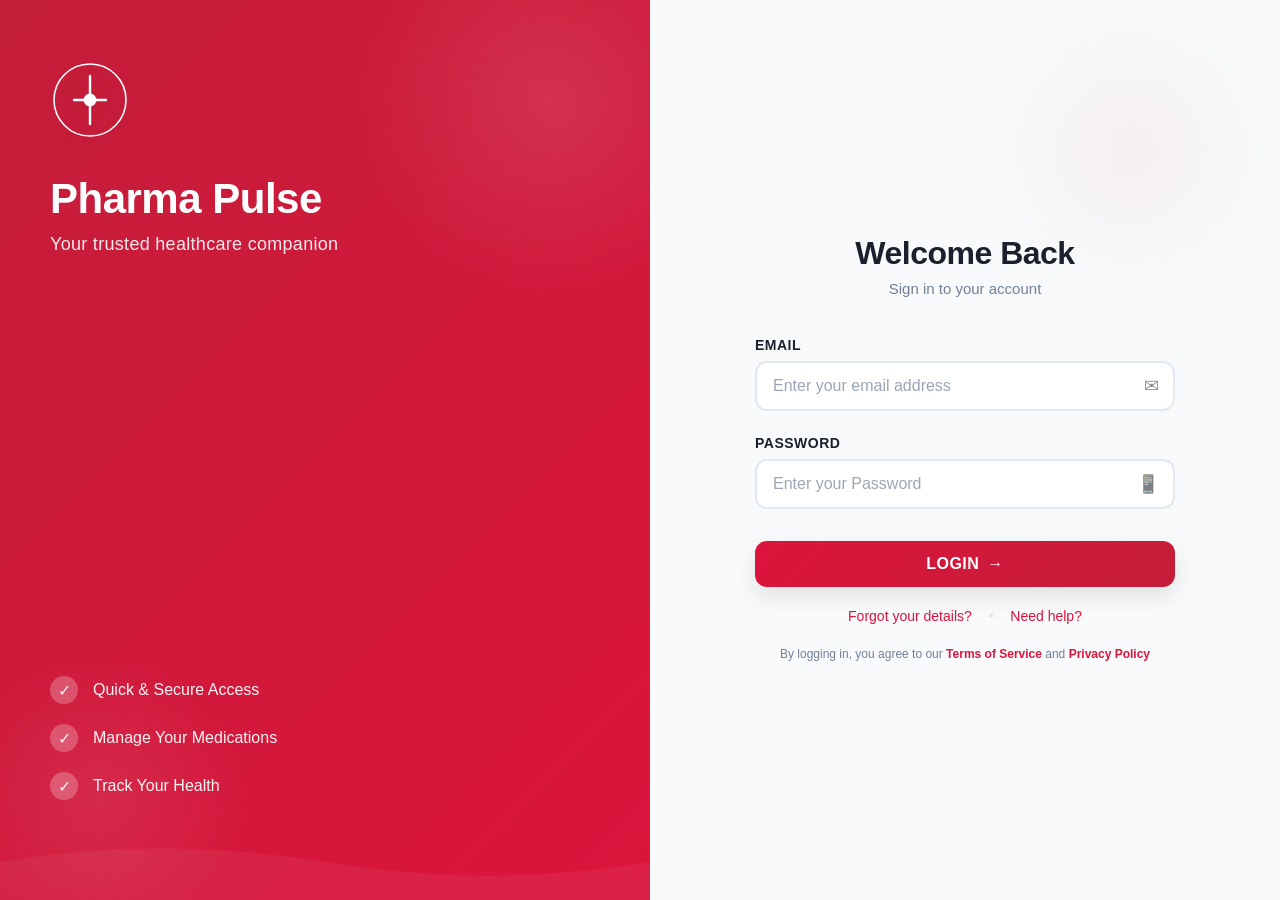
==== frontend/admin.html @ 1530ac2b "Added Partial Login functionality to the frontend" ====
<!DOCTYPE html>
<html lang="en">
<head>
    <meta charset="UTF-8">
    <meta name="viewport" content="width=device-width, initial-scale=1.0">
    <title>Admin Dashboard - Pharma Pulse</title>
    <link rel="stylesheet" href="./css/style.css">
</head>
<body>
    <nav class="navbar">
        <div class="container">
            <div class="navbar-brand">
                <svg class="logo-icon" viewBox="0 0 24 24" width="28" height="28">
                    <circle cx="12" cy="12" r="10" fill="none" stroke="currentColor" stroke-width="2"/>
                    <path d="M12 6v12M6 12h12" stroke="currentColor" stroke-width="2" stroke-linecap="round"/>
                </svg>
                <span class="brand-name">Pharma Pulse</span>
            </div>
            <div class="nav-links">
                <a href="index.html" class="nav-link">Shop</a>
                <a href="cart.html" class="nav-link">
                    Cart
                    <span class="cart-badge" id="cartBadge">0</span>
                </a>
                <a href="orders.html" class="nav-link">Orders</a>
                <a href="admin.html" class="nav-link active">Admin</a>
                <a href="profile.html" class="nav-link">Profile</a>
            </div>
        </div>
    </nav>

    <div class="admin-wrapper">
        <aside class="admin-sidebar">
            <div class="sidebar-section">
                <h4>Dashboard</h4>
                <a href="#" class="sidebar-link active" data-section="inventory">Inventory</a>
                <a href="#" class="sidebar-link" data-section="expiry">Expiry Tracking</a>
                <a href="#" class="sidebar-link" data-section="orders">Orders Management</a>
                <a href="#" class="sidebar-link" data-section="analytics">Analytics</a>
            </div>
        </aside>

        <main class="admin-content">
            <div class="container">
                <!-- Inventory Section -->
                <section id="inventory-section" class="admin-section active">
                    <div class="page-header">
                        <h1>Inventory Management</h1>
                        <button class="btn btn-primary" id="addMedicineBtn">+ Add Medicine</button>
                    </div>

                    <div class="stats-grid">
                        <div class="stat-card">
                            <div class="stat-icon">📦</div>
                            <div class="stat-content">
                                <h4>Total Medicines</h4>
                                <p class="stat-number" id="totalMedicines">0</p>
                            </div>
                        </div>
                        <div class="stat-card">
                            <div class="stat-icon">⚠️</div>
                            <div class="stat-content">
                                <h4>Low Stock</h4>
                                <p class="stat-number" id="lowStock">0</p>
                            </div>
                        </div>
                        <div class="stat-card">
                            <div class="stat-icon">🚫</div>
                            <div class="stat-content">
                                <h4>Out of Stock</h4>
                                <p class="stat-number" id="outOfStock">0</p>
                            </div>
                        </div>
                        <div class="stat-card">
                            <div class="stat-icon">⏰</div>
                            <div class="stat-content">
                                <h4>Expiring Soon</h4>
                                <p class="stat-number" id="expiringSoon">0</p>
                            </div>
                        </div>
                    </div>

                    <div class="table-wrapper">
                        <table class="admin-table">
                            <thead>
                                <tr>
                                    <th>Medicine Name</th>
                                    <th>Company</th>
                                    <th>Batch</th>
                                    <th>Stock</th>
                                    <th>Price</th>
                                    <th>Expiry Date</th>
                                    <th>Status</th>
                                    <th>Actions</th>
                                </tr>
                            </thead>
                            <tbody id="inventoryTable">
                                <!-- Will be populated by JavaScript -->
                            </tbody>
                        </table>
                    </div>
                </section>

                <!-- Expiry Tracking Section -->
                <section id="expiry-section" class="admin-section">
                    <div class="page-header">
                        <h1>Expiry Date Tracking</h1>
                    </div>

                    <div class="expiry-filters">
                        <div class="filter-group">
                            <label for="expiryRange">Show medicines expiring in</label>
                            <select id="expiryRange" class="filter-select">
                                <option value="7">Next 7 days</option>
                                <option value="30">Next 30 days</option>
                                <option value="90">Next 90 days</option>
                                <option value="all">All medicines</option>
                            </select>
                        </div>
                    </div>

                    <div class="expiry-timeline" id="expiryTimeline">
                        <!-- Will be populated by JavaScript -->
                    </div>
                </section>

                <!-- Orders Management Section -->
                <section id="orders-section" class="admin-section">
                    <div class="page-header">
                        <h1>Orders Management</h1>
                    </div>

                    <div class="filter-section">
                        <div class="filter-group">
                            <label for="orderStatus">Filter by Status</label>
                            <select id="orderStatus" class="filter-select">
                                <option value="">All Orders</option>
                                <option value="pending">Pending</option>
                                <option value="processing">Processing</option>
                                <option value="shipped">Shipped</option>
                                <option value="delivered">Delivered</option>
                            </select>
                        </div>
                    </div>

                    <div class="table-wrapper">
                        <table class="admin-table">
                            <thead>
                                <tr>
                                    <th>Order ID</th>
                                    <th>Customer</th>
                                    <th>Items</th>
                                    <th>Amount</th>
                                    <th>Status</th>
                                    <th>Date</th>
                                    <th>Actions</th>
                                </tr>
                            </thead>
                            <tbody id="ordersTable">
                                <!-- Will be populated by JavaScript -->
                            </tbody>
                        </table>
                    </div>
                </section>

                <!-- Analytics Section -->
                <section id="analytics-section" class="admin-section">
                    <div class="page-header">
                        <h1>Analytics</h1>
                    </div>

                    <div class="analytics-grid">
                        <div class="chart-card">
                            <h3>Sales by Company</h3>
                            <div class="chart-placeholder" id="companySalesChart">
                                <!-- Will be populated by JavaScript -->
                            </div>
                        </div>
                        <div class="chart-card">
                            <h3>Top 5 Best Sellers</h3>
                            <div class="chart-placeholder" id="topSellersChart">
                                <!-- Will be populated by JavaScript -->
                            </div>
                        </div>
                    </div>
                </section>
            </div>
        </main>
    </div>

    <!-- Modal for adding/editing medicines -->
    <div class="modal" id="medicineModal">
        <div class="modal-content">
            <span class="close-modal">&times;</span>
            <h2>Add/Edit Medicine</h2>
            <form id="medicineForm">
                <div class="form-group">
                    <label for="medicineName">Medicine Name</label>
                    <input type="text" id="medicineName" required>
                </div>
                <div class="form-group">
                    <label for="company">Company</label>
                    <input type="text" id="company" required>
                </div>
                <div class="form-group">
                    <label for="batch">Batch Number</label>
                    <input type="text" id="batch" required>
                </div>
                <div class="form-group">
                    <label for="stock">Stock Quantity</label>
                    <input type="number" id="stock" required>
                </div>
                <div class="form-group">
                    <label for="price">Price (₹)</label>
                    <input type="number" id="price" step="0.01" required>
                </div>
                <div class="form-group">
                    <label for="expiryDate">Expiry Date</label>
                    <input type="date" id="expiryDate" required>
                </div>
                <button type="submit" class="btn btn-primary">Save Medicine</button>
            </form>
        </div>
    </div>

    <footer class="footer">
        <div class="container">
            <p>&copy; 2026 Pharma Pulse. All rights reserved. | <a href="#">Privacy Policy</a> | <a href="#">Terms of Service</a></p>
        </div>
    </footer>

    <script src="jwt_utils.js"></script>
    <script src="api-service.js"></script>
    <script src="app.js"></script>
    <script src="admin.js"></script>
</body>
</html>
---- frontend/css/style.css ----
/* ==============================
   PHARMA PULSE - MAIN STYLES
   ============================== */

* {
    margin: 0;
    padding: 0;
    box-sizing: border-box;
}

:root {
    /* Primary Colors */
    --primary-color: #E63946;
    --primary-dark: #C1121F;
    --primary-light: #FF6B7A;

    /* Neutral Colors */
    --bg-light: #F8F9FA;
    --bg-white: #FFFFFF;
    --text-dark: #1A1A1A;
    --text-gray: #6C757D;
    --border-color: #E9ECEF;

    /* Status Colors */
    --success: #22C55E;
    --warning: #F59E0B;
    --danger: #EF4444;
    --info: #3B82F6;
    --expired: #DC2626;

    /* Fonts */
    --font-family: -apple-system, BlinkMacSystemFont, 'Segoe UI', 'Roboto', 'Oxygen', 'Ubuntu', sans-serif;
    --font-display: 'Georgia', serif;

    /* Spacing */
    --spacing-xs: 0.25rem;
    --spacing-sm: 0.5rem;
    --spacing-md: 1rem;
    --spacing-lg: 1.5rem;
    --spacing-xl: 2rem;
    --spacing-2xl: 3rem;

    /* Shadows */
    --shadow-sm: 0 1px 2px rgba(0,0,0,0.05);
    --shadow-md: 0 4px 6px rgba(0,0,0,0.1);
    --shadow-lg: 0 10px 15px rgba(0,0,0,0.1);
    --shadow-xl: 0 20px 25px rgba(0,0,0,0.15);

    /* Transitions */
    --transition: all 0.3s cubic-bezier(0.4, 0, 0.2, 1);
}

body {
    font-family: var(--font-family);
    color: var(--text-dark);
    background-color: var(--bg-light);
    line-height: 1.6;
}

html {
    scroll-behavior: smooth;
}

/* Container */
.container {
    max-width: 1200px;
    margin: 0 auto;
    padding: 0 var(--spacing-lg);
}

/* ==============================
   NAVIGATION
   ============================== */

.navbar {
    background: var(--bg-white);
    border-bottom: 1px solid var(--border-color);
    position: sticky;
    top: 0;
    z-index: 100;
    box-shadow: var(--shadow-sm);
}

.navbar .container {
    display: flex;
    justify-content: space-between;
    align-items: center;
    padding: var(--spacing-md) var(--spacing-lg);
}

.navbar-brand {
    display: flex;
    align-items: center;
    gap: var(--spacing-sm);
    text-decoration: none;
    cursor: pointer;
}

.logo-icon {
    color: var(--primary-color);
    animation: pulse-rotation 3s ease-in-out infinite;
}

@keyframes pulse-rotation {
    0%, 100% { transform: rotate(0deg); }
    50% { transform: rotate(180deg); }
}

.brand-name {
    font-size: 1.5rem;
    font-weight: 700;
    color: var(--text-dark);
    font-family: var(--font-display);
    letter-spacing: -0.5px;
}

.nav-links {
    display: flex;
    gap: var(--spacing-xl);
    align-items: center;
}

.nav-link {
    position: relative;
    color: var(--text-gray);
    text-decoration: none;
    font-weight: 500;
    transition: color var(--transition);
}

.nav-link:hover,
.nav-link.active {
    color: var(--primary-color);
}

.nav-link.active::after {
    content: '';
    position: absolute;
    bottom: -8px;
    left: 0;
    right: 0;
    height: 2px;
    background: var(--primary-color);
    border-radius: 1px;
}

.cart-badge {
    position: absolute;
    top: -8px;
    right: -12px;
    background: var(--primary-color);
    color: white;
    border-radius: 50%;
    width: 20px;
    height: 20px;
    display: flex;
    align-items: center;
    justify-content: center;
    font-size: 0.75rem;
    font-weight: 700;
    animation: badge-pop 0.3s ease-out;
}

@keyframes badge-pop {
    0% { transform: scale(0); }
    70% { transform: scale(1.2); }
    100% { transform: scale(1); }
}

/* ==============================
   USER INFO SECTION
   ============================== */

.user-info-section {
    display: flex;
    align-items: center;
    gap: 12px;
    margin-left: 20px;
    padding-left: 20px;
    border-left: 1px solid var(--border-color);
}

.user-label {
    color: var(--text-dark);
    font-weight: 600;
    font-size: 0.9rem;
    white-space: nowrap;
}

.logout-btn {
    display: inline-flex !important;
    align-items: center !important;
    justify-content: center !important;
    gap: 6px !important;
    padding: 8px 16px !important;
    background: #EF4444 !important;
    color: white !important;
    border: 2px solid #EF4444 !important;
    border-radius: 6px !important;
    font-family: inherit !important;
    font-weight: 600 !important;
    font-size: 0.9rem !important;
    cursor: pointer !important;
    transition: all 0.2s ease !important;
    box-shadow: 0 2px 4px rgba(239, 68, 68, 0.2) !important;
    outline: none !important;
}

.logout-btn:hover {
    background: #DC2626 !important;
    border-color: #DC2626 !important;
    box-shadow: 0 4px 8px rgba(239, 68, 68, 0.3) !important;
}

.logout-btn:active {
    transform: scale(0.98) !important;
}

.logout-btn:focus {
    outline: none !important;
}

/* ==============================
   HERO SECTION
   ============================== */

.hero {
    background: linear-gradient(135deg, var(--primary-color) 0%, var(--primary-dark) 100%);
    color: white;
    padding: var(--spacing-2xl) var(--spacing-lg);
    text-align: center;
    position: relative;
    overflow: hidden;
}

.hero::before {
    content: '';
    position: absolute;
    top: -50%;
    right: -10%;
    width: 500px;
    height: 500px;
    background: rgba(255,255,255,0.1);
    border-radius: 50%;
    animation: float 8s ease-in-out infinite;
}

@keyframes float {
    0%, 100% { transform: translateY(0px); }
    50% { transform: translateY(-30px); }
}

.hero .container {
    position: relative;
    z-index: 1;
}

.hero-title {
    font-size: 2.5rem;
    font-weight: 700;
    margin-bottom: var(--spacing-md);
    font-family: var(--font-display);
    letter-spacing: -1px;
}

.hero-subtitle {
    font-size: 1.1rem;
    margin-bottom: var(--spacing-xl);
    opacity: 0.95;
    max-width: 500px;
    margin-left: auto;
    margin-right: auto;
}

.search-box {
    display: flex;
    background: white;
    border-radius: 12px;
    overflow: hidden;
    max-width: 500px;
    margin: var(--spacing-xl) auto 0;
    box-shadow: var(--shadow-lg);
    animation: slide-up 0.6s ease-out;
}

@keyframes slide-up {
    from {
        opacity: 0;
        transform: translateY(20px);
    }
    to {
        opacity: 1;
        transform: translateY(0);
    }
}

.search-input {
    flex: 1;
    border: none;
    padding: var(--spacing-md) var(--spacing-lg);
    font-size: 1rem;
    outline: none;
}

.search-btn {
    background: var(--primary-color);
    border: none;
    color: white;
    width: 50px;
    display: flex;
    align-items: center;
    justify-content: center;
    cursor: pointer;
    transition: background var(--transition);
}

.search-btn:hover {
    background: var(--primary-dark);
}

/* ==============================
   FILTER SECTION
   ============================== */

.filter-section {
    display: flex;
    gap: var(--spacing-xl);
    padding: var(--spacing-xl) 0;
    border-bottom: 1px solid var(--border-color);
    flex-wrap: wrap;
}

.filter-group {
    display: flex;
    flex-direction: column;
    gap: var(--spacing-sm);
}

.filter-group label {
    font-weight: 600;
    font-size: 0.9rem;
    color: var(--text-dark);
}

.filter-select {
    padding: var(--spacing-sm) var(--spacing-md);
    border: 1px solid var(--border-color);
    border-radius: 6px;
    font-size: 1rem;
    cursor: pointer;
    transition: border-color var(--transition);
    background: white;
}

.filter-select:hover,
.filter-select:focus {
    border-color: var(--primary-color);
    outline: none;
}

/* ==============================
   MEDICINES GRID
   ============================== */

.medicines-grid {
    display: grid;
    grid-template-columns: repeat(auto-fill, minmax(280px, 1fr));
    gap: var(--spacing-xl);
    padding: var(--spacing-xl) 0;
}

.medicine-card {
    background: var(--bg-white);
    border-radius: 12px;
    overflow: hidden;
    box-shadow: var(--shadow-md);
    transition: transform var(--transition), box-shadow var(--transition);
    cursor: pointer;
    display: flex;
    flex-direction: column;
}

.medicine-card:hover {
    transform: translateY(-8px);
    box-shadow: var(--shadow-lg);
}

.medicine-image {
    width: 100%;
    height: 200px;
    background: linear-gradient(135deg, var(--primary-light) 0%, var(--primary-color) 100%);
    display: flex;
    align-items: center;
    justify-content: center;
    font-size: 3rem;
    position: relative;
}

.stock-badge {
    position: absolute;
    top: var(--spacing-md);
    right: var(--spacing-md);
    padding: var(--spacing-sm) var(--spacing-md);
    border-radius: 20px;
    font-size: 0.75rem;
    font-weight: 700;
    text-transform: uppercase;
}

.stock-badge.in-stock {
    background: var(--success);
    color: white;
}

.stock-badge.low-stock {
    background: var(--warning);
    color: white;
}

.stock-badge.out-of-stock {
    background: var(--danger);
    color: white;
}

.medicine-content {
    padding: var(--spacing-lg);
    flex: 1;
    display: flex;
    flex-direction: column;
}

.medicine-name {
    font-size: 1.1rem;
    font-weight: 700;
    margin-bottom: var(--spacing-sm);
    color: var(--text-dark);
    line-height: 1.3;
}

.medicine-company {
    font-size: 0.9rem;
    color: var(--text-gray);
    margin-bottom: var(--spacing-md);
}

.medicine-details {
    font-size: 0.85rem;
    color: var(--text-gray);
    margin-bottom: var(--spacing-md);
    display: flex;
    gap: var(--spacing-md);
    flex-wrap: wrap;
}

.medicine-detail {
    display: flex;
    align-items: center;
    gap: var(--spacing-xs);
}

.medicine-price {
    font-size: 1.5rem;
    font-weight: 700;
    color: var(--primary-color);
    margin-bottom: var(--spacing-md);
}

.medicine-actions {
    display: flex;
    gap: var(--spacing-sm);
    margin-top: auto;
}

.btn-quantity {
    display: flex;
    align-items: center;
    gap: var(--spacing-sm);
    flex: 1;
}

.btn-qty-btn {
    width: 32px;
    height: 32px;
    border: 1px solid var(--border-color);
    background: var(--bg-light);
    border-radius: 4px;
    cursor: pointer;
    transition: all var(--transition);
    font-weight: 600;
}

.btn-qty-btn:hover {
    background: var(--primary-color);
    color: white;
    border-color: var(--primary-color);
}

.btn-qty-input {
    flex: 1;
    text-align: center;
    border: none;
    background: transparent;
    font-weight: 600;
}

/* ==============================
   BUTTONS
   ============================== */

.btn {
    padding: var(--spacing-sm) var(--spacing-lg);
    border: none;
    border-radius: 8px;
    font-weight: 600;
    cursor: pointer;
    transition: all var(--transition);
    font-size: 1rem;
    display: inline-flex;
    align-items: center;
    justify-content: center;
    gap: var(--spacing-sm);
    text-decoration: none;
}

.btn-primary {
    background: var(--primary-color);
    color: white;
}

.btn-primary:hover {
    background: var(--primary-dark);
    transform: translateY(-2px);
    box-shadow: var(--shadow-md);
}

.btn-secondary {
    background: var(--bg-light);
    color: var(--text-dark);
    border: 1px solid var(--border-color);
}

.btn-secondary:hover {
    background: white;
    border-color: var(--primary-color);
    color: var(--primary-color);
}

.btn-danger {
    background: var(--danger);
    color: white;
}

.btn-danger:hover {
    background: #DC2626;
    opacity: 0.9;
}

.btn-full {
    width: 100%;
}

.btn-add-cart {
    flex: 1;
    background: var(--primary-color);
    color: white;
}

.btn-add-cart:hover:not(:disabled) {
    background: var(--primary-dark);
}

.btn-add-cart:disabled {
    background: var(--text-gray);
    cursor: not-allowed;
    opacity: 0.7;
}

/* ==============================
   CART PAGE
   ============================== */

.cart-wrapper {
    display: grid;
    grid-template-columns: 1fr 350px;
    gap: var(--spacing-xl);
    padding: var(--spacing-xl) 0;
}

.cart-items-section {
    background: white;
    border-radius: 12px;
    overflow: hidden;
}

.cart-items {
    padding: var(--spacing-lg);
}

.cart-item {
    display: grid;
    grid-template-columns: 100px 1fr auto;
    gap: var(--spacing-lg);
    padding: var(--spacing-lg);
    border: 1px solid var(--border-color);
    border-radius: 8px;
    margin-bottom: var(--spacing-lg);
    align-items: center;
}

.cart-item-image {
    width: 100px;
    height: 100px;
    background: linear-gradient(135deg, var(--primary-light), var(--primary-color));
    border-radius: 8px;
    display: flex;
    align-items: center;
    justify-content: center;
    font-size: 2rem;
}

.cart-item-details h3 {
    margin-bottom: var(--spacing-sm);
}

.cart-item-details p {
    font-size: 0.9rem;
    color: var(--text-gray);
}

.cart-item-remove {
    color: var(--danger);
    cursor: pointer;
    font-size: 1.5rem;
    width: 40px;
    height: 40px;
    display: flex;
    align-items: center;
    justify-content: center;
    transition: all var(--transition);
}

.cart-item-remove:hover {
    background: #FEE2E2;
    border-radius: 8px;
}

.empty-cart {
    text-align: center;
    padding: var(--spacing-2xl) var(--spacing-lg);
    color: var(--text-gray);
}

.empty-cart svg {
    opacity: 0.3;
    margin-bottom: var(--spacing-lg);
}

.empty-cart h3 {
    margin-bottom: var(--spacing-sm);
    color: var(--text-dark);
}

.cart-summary {
    position: sticky;
    top: 100px;
    height: fit-content;
}

.summary-card {
    background: white;
    border-radius: 12px;
    padding: var(--spacing-lg);
    box-shadow: var(--shadow-md);
}

.summary-card h3 {
    margin-bottom: var(--spacing-lg);
    font-size: 1.2rem;
}

.summary-row {
    display: flex;
    justify-content: space-between;
    margin-bottom: var(--spacing-md);
    font-size: 0.95rem;
}

.summary-row.total {
    font-size: 1.1rem;
    font-weight: 700;
    color: var(--primary-color);
}

.summary-divider {
    height: 1px;
    background: var(--border-color);
    margin: var(--spacing-lg) 0;
}

/* ==============================
   PAGE HEADERS
   ============================== */

.page-header {
    padding: var(--spacing-2xl) 0;
    text-align: center;
}

.page-header h1 {
    font-size: 2rem;
    margin-bottom: var(--spacing-md);
    font-family: var(--font-display);
}

.page-header .subtitle {
    font-size: 1.1rem;
    color: var(--text-gray);
}

/* ==============================
   ORDERS PAGE
   ============================== */

.orders-container {
    display: grid;
    gap: var(--spacing-xl);
    padding: var(--spacing-xl) 0;
}

.order-card {
    background: white;
    border-radius: 12px;
    padding: var(--spacing-lg);
    box-shadow: var(--shadow-md);
    border-left: 4px solid var(--primary-color);
}

.order-header {
    display: flex;
    justify-content: space-between;
    align-items: center;
    margin-bottom: var(--spacing-lg);
    padding-bottom: var(--spacing-lg);
    border-bottom: 1px solid var(--border-color);
}

.order-id {
    font-weight: 700;
    color: var(--text-dark);
}

.order-status {
    padding: var(--spacing-sm) var(--spacing-md);
    border-radius: 20px;
    font-size: 0.85rem;
    font-weight: 600;
    text-transform: uppercase;
}

.order-status.delivered {
    background: #DCFCE7;
    color: #166534;
}

.order-status.processing {
    background: #FEF3C7;
    color: #92400E;
}

.order-status.shipped {
    background: #DBEAFE;
    color: #0C4A6E;
}

.order-items {
    margin-bottom: var(--spacing-lg);
}

.order-item {
    display: flex;
    gap: var(--spacing-md);
    margin-bottom: var(--spacing-md);
    font-size: 0.95rem;
}

.order-item-name {
    flex: 1;
    font-weight: 500;
}

.order-item-qty {
    color: var(--text-gray);
}

.order-item-price {
    font-weight: 600;
}

.order-timeline {
    margin-top: var(--spacing-lg);
    padding-top: var(--spacing-lg);
    border-top: 1px solid var(--border-color);
}

.timeline-step {
    display: flex;
    gap: var(--spacing-md);
    margin-bottom: var(--spacing-md);
}

.timeline-dot {
    width: 12px;
    height: 12px;
    background: var(--border-color);
    border-radius: 50%;
    margin-top: 4px;
    flex-shrink: 0;
}

.timeline-dot.active {
    background: var(--primary-color);
    box-shadow: 0 0 0 4px rgba(230, 57, 70, 0.1);
}

.timeline-content {
    flex: 1;
}

.timeline-label {
    font-weight: 600;
    font-size: 0.9rem;
    margin-bottom: var(--spacing-xs);
}

.timeline-date {
    font-size: 0.85rem;
    color: var(--text-gray);
}

/* ==============================
   ADMIN DASHBOARD
   ============================== */

.admin-wrapper {
    display: grid;
    grid-template-columns: 250px 1fr;
    min-height: calc(100vh - 70px);
}

.admin-sidebar {
    background: white;
    border-right: 1px solid var(--border-color);
    padding: var(--spacing-xl) 0;
    position: sticky;
    top: 70px;
    height: calc(100vh - 70px);
    overflow-y: auto;
}

.sidebar-section {
    padding: 0 var(--spacing-lg);
    margin-bottom: var(--spacing-xl);
}

.sidebar-section h4 {
    font-size: 0.85rem;
    text-transform: uppercase;
    color: var(--text-gray);
    margin-bottom: var(--spacing-md);
    font-weight: 700;
    letter-spacing: 1px;
}

.sidebar-link {
    display: block;
    padding: var(--spacing-md) var(--spacing-lg);
    color: var(--text-gray);
    text-decoration: none;
    border-radius: 6px;
    transition: all var(--transition);
    margin-bottom: var(--spacing-sm);
}

.sidebar-link:hover,
.sidebar-link.active {
    background: var(--bg-light);
    color: var(--primary-color);
    font-weight: 600;
}

.admin-content {
    padding: var(--spacing-2xl) 0;
}

.admin-section {
    display: none;
}

.admin-section.active {
    display: block;
}

.stats-grid {
    display: grid;
    grid-template-columns: repeat(auto-fit, minmax(200px, 1fr));
    gap: var(--spacing-lg);
    margin-bottom: var(--spacing-2xl);
}

.stat-card {
    background: white;
    padding: var(--spacing-lg);
    border-radius: 12px;
    box-shadow: var(--shadow-md);
    display: flex;
    gap: var(--spacing-lg);
    align-items: center;
}

.stat-icon {
    font-size: 2rem;
    width: 60px;
    height: 60px;
    background: var(--bg-light);
    border-radius: 10px;
    display: flex;
    align-items: center;
    justify-content: center;
}

.stat-content h4 {
    font-size: 0.9rem;
    color: var(--text-gray);
    margin-bottom: var(--spacing-sm);
}

.stat-number {
    font-size: 1.8rem;
    font-weight: 700;
    color: var(--primary-color);
}

.table-wrapper {
    background: white;
    border-radius: 12px;
    overflow: hidden;
    box-shadow: var(--shadow-md);
    overflow-x: auto;
}

.admin-table {
    width: 100%;
    border-collapse: collapse;
}

.admin-table thead {
    background: var(--bg-light);
    border-bottom: 2px solid var(--border-color);
}

.admin-table th {
    padding: var(--spacing-lg);
    text-align: left;
    font-weight: 700;
    font-size: 0.9rem;
    text-transform: uppercase;
    color: var(--text-dark);
    letter-spacing: 0.5px;
}

.admin-table td {
    padding: var(--spacing-lg);
    border-bottom: 1px solid var(--border-color);
}

.admin-table tbody tr:hover {
    background: var(--bg-light);
}

.status-badge {
    display: inline-block;
    padding: var(--spacing-sm) var(--spacing-md);
    border-radius: 20px;
    font-size: 0.75rem;
    font-weight: 700;
    text-transform: uppercase;
}

.status-expired {
    background: #FEE2E2;
    color: var(--expired);
}

.status-expiring {
    background: #FEF3C7;
    color: #92400E;
}

.status-ok {
    background: #DCFCE7;
    color: #166534;
}

.status-out-of-stock {
    background: #FEE2E2;
    color: var(--danger);
}

.expiry-timeline {
    display: grid;
    gap: var(--spacing-lg);
    padding: var(--spacing-xl) 0;
}

.expiry-card {
    background: white;
    padding: var(--spacing-lg);
    border-radius: 12px;
    box-shadow: var(--shadow-md);
    border-left: 4px solid;
}

.expiry-card.critical {
    border-left-color: var(--danger);
}

.expiry-card.warning {
    border-left-color: var(--warning);
}

.expiry-card.normal {
    border-left-color: var(--success);
}

.expiry-header {
    display: flex;
    justify-content: space-between;
    align-items: center;
    margin-bottom: var(--spacing-md);
}

.expiry-date {
    font-weight: 700;
    font-size: 1.1rem;
}

.days-left {
    font-size: 0.85rem;
    padding: var(--spacing-sm) var(--spacing-md);
    border-radius: 20px;
    background: var(--bg-light);
    color: var(--text-gray);
}

/* ==============================
   FORMS
   ============================== */

.form-group {
    margin-bottom: var(--spacing-lg);
}

.form-group label {
    display: block;
    margin-bottom: var(--spacing-sm);
    font-weight: 600;
    color: var(--text-dark);
}

.form-group input,
.form-group select,
.form-group textarea {
    width: 100%;
    padding: var(--spacing-md);
    border: 1px solid var(--border-color);
    border-radius: 6px;
    font-family: var(--font-family);
    font-size: 1rem;
    transition: border-color var(--transition);
}

.form-group input:focus,
.form-group select:focus,
.form-group textarea:focus {
    outline: none;
    border-color: var(--primary-color);
    box-shadow: 0 0 0 3px rgba(230, 57, 70, 0.1);
}

.form-actions {
    display: flex;
    gap: var(--spacing-lg);
    margin-top: var(--spacing-xl);
}

/* ==============================
   MODAL
   ============================== */

.modal {
    display: none;
    position: fixed;
    top: 0;
    left: 0;
    right: 0;
    bottom: 0;
    background: rgba(0, 0, 0, 0.5);
    z-index: 1000;
    align-items: center;
    justify-content: center;
    animation: fade-in 0.3s ease-out;
}

.modal.active {
    display: flex;
}

@keyframes fade-in {
    from { opacity: 0; }
    to { opacity: 1; }
}

.modal-content {
    background: white;
    border-radius: 12px;
    padding: var(--spacing-2xl);
    max-width: 500px;
    width: 90%;
    max-height: 90vh;
    overflow-y: auto;
    animation: slide-down 0.3s ease-out;
    position: relative;
}

@keyframes slide-down {
    from {
        opacity: 0;
        transform: translateY(-50px);
    }
    to {
        opacity: 1;
        transform: translateY(0);
    }
}

.close-modal {
    position: absolute;
    top: var(--spacing-lg);
    right: var(--spacing-lg);
    font-size: 1.5rem;
    cursor: pointer;
    color: var(--text-gray);
    transition: color var(--transition);
}

.close-modal:hover {
    color: var(--text-dark);
}

.modal-content h2 {
    margin-bottom: var(--spacing-xl);
}

/* ==============================
   PROFILE PAGE
   ============================== */

.profile-wrapper {
    display: grid;
    grid-template-columns: 250px 1fr;
    gap: var(--spacing-xl);
    padding: var(--spacing-xl) 0;
}

.profile-sidebar {
    background: white;
    border-radius: 12px;
    padding: var(--spacing-xl);
    box-shadow: var(--shadow-md);
    height: fit-content;
    position: sticky;
    top: 100px;
}

.profile-info {
    text-align: center;
    margin-bottom: var(--spacing-xl);
    padding-bottom: var(--spacing-xl);
    border-bottom: 1px solid var(--border-color);
}

.profile-avatar {
    font-size: 3rem;
    margin-bottom: var(--spacing-md);
}

.profile-info h3 {
    margin-bottom: var(--spacing-sm);
}

.profile-info p {
    color: var(--text-gray);
    font-size: 0.9rem;
}

.profile-nav {
    display: flex;
    flex-direction: column;
    gap: var(--spacing-sm);
}

.profile-nav-link {
    padding: var(--spacing-md);
    color: var(--text-gray);
    text-decoration: none;
    border-radius: 6px;
    transition: all var(--transition);
}

.profile-nav-link:hover,
.profile-nav-link.active {
    background: var(--bg-light);
    color: var(--primary-color);
    font-weight: 600;
}

.profile-content {
    background: white;
    border-radius: 12px;
    padding: var(--spacing-xl);
    box-shadow: var(--shadow-md);
}

.profile-section {
    display: none;
}

.profile-section.active {
    display: block;
}

.section-header {
    display: flex;
    justify-content: space-between;
    align-items: center;
    margin-bottom: var(--spacing-xl);
    padding-bottom: var(--spacing-lg);
    border-bottom: 1px solid var(--border-color);
}

.section-header h2 {
    font-size: 1.5rem;
}

.info-display {
    display: grid;
    gap: var(--spacing-lg);
}

.info-row {
    display: grid;
    grid-template-columns: 150px 1fr;
    gap: var(--spacing-lg);
}

.info-label {
    font-weight: 600;
    color: var(--text-dark);
}

.info-value {
    color: var(--text-gray);
}

.info-form {
    display: grid;
    gap: var(--spacing-lg);
}

.preferences-group {
    display: grid;
    gap: var(--spacing-xl);
}

.preference-item {
    display: flex;
    justify-content: space-between;
    align-items: center;
    padding: var(--spacing-lg);
    background: var(--bg-light);
    border-radius: 8px;
}

.preference-info h4 {
    margin-bottom: var(--spacing-sm);
}

.preference-info p {
    font-size: 0.9rem;
    color: var(--text-gray);
}

.toggle-switch {
    position: relative;
    display: inline-block;
    width: 50px;
    height: 28px;
    cursor: pointer;
}

.toggle-switch input {
    display: none;
}

.toggle-slider {
    position: absolute;
    cursor: pointer;
    top: 0;
    left: 0;
    right: 0;
    bottom: 0;
    background-color: #ccc;
    transition: 0.4s;
    border-radius: 28px;
}

.toggle-slider:before {
    position: absolute;
    content: "";
    height: 20px;
    width: 20px;
    left: 4px;
    bottom: 4px;
    background-color: white;
    transition: 0.4s;
    border-radius: 50%;
}

input:checked + .toggle-slider {
    background-color: var(--primary-color);
}

input:checked + .toggle-slider:before {
    transform: translateX(22px);
}

.security-content {
    display: grid;
    gap: var(--spacing-xl);
}

.security-item {
    display: flex;
    justify-content: space-between;
    align-items: center;
    padding: var(--spacing-lg);
    border: 1px solid var(--border-color);
    border-radius: 8px;
}

.security-item.danger {
    border-color: var(--danger);
    background: #FEF2F2;
}

/* ==============================
   FOOTER
   ============================== */

.footer {
    background: var(--text-dark);
    color: white;
    text-align: center;
    padding: var(--spacing-xl) var(--spacing-lg);
    margin-top: var(--spacing-2xl);
}

.footer a {
    color: var(--primary-light);
    text-decoration: none;
}

.footer a:hover {
    text-decoration: underline;
}

/* ==============================
   RESPONSIVE DESIGN
   ============================== */

@media (max-width: 768px) {
    .navbar .container {
        flex-direction: column;
        gap: var(--spacing-lg);
    }

    .nav-links {
        flex-wrap: wrap;
        justify-content: center;
    }

    .hero-title {
        font-size: 1.8rem;
    }

    .medicines-grid {
        grid-template-columns: repeat(auto-fill, minmax(200px, 1fr));
        gap: var(--spacing-lg);
    }

    .cart-wrapper {
        grid-template-columns: 1fr;
    }

    .cart-summary {
        position: static;
    }

    .cart-item {
        grid-template-columns: 80px 1fr;
        gap: var(--spacing-md);
    }

    .admin-wrapper {
        grid-template-columns: 1fr;
    }

    .admin-sidebar {
        position: sticky;
        top: 70px;
        border-right: none;
        border-bottom: 1px solid var(--border-color);
        padding: var(--spacing-lg) 0;
        height: auto;
        overflow-y: visible;
        display: grid;
        grid-template-columns: repeat(auto-fit, minmax(150px, 1fr));
    }

    .profile-wrapper {
        grid-template-columns: 1fr;
    }

    .profile-sidebar {
        position: static;
        grid-template-columns: repeat(auto-fit, minmax(150px, 1fr));
    }

    .stats-grid {
        grid-template-columns: repeat(2, 1fr);
    }

    .section-header,
    .info-row {
        flex-direction: column;
    }

    .security-item {
        flex-direction: column;
        gap: var(--spacing-lg);
        text-align: center;
    }
}

@media (max-width: 480px) {
    .medicines-grid {
        grid-template-columns: 1fr;
    }

    .medicine-card {
        margin-bottom: var(--spacing-lg);
    }

    .hero-title {
        font-size: 1.5rem;
    }

    .search-box {
        max-width: 100%;
    }

    .stats-grid {
        grid-template-columns: 1fr;
    }

    .admin-sidebar {
        grid-template-columns: 1fr;
    }

    .order-header {
        flex-direction: column;
        gap: var(--spacing-lg);
    }

    .medicine-actions {
        flex-direction: column;
    }

    .btn-add-cart {
        width: 100%;
    }
}
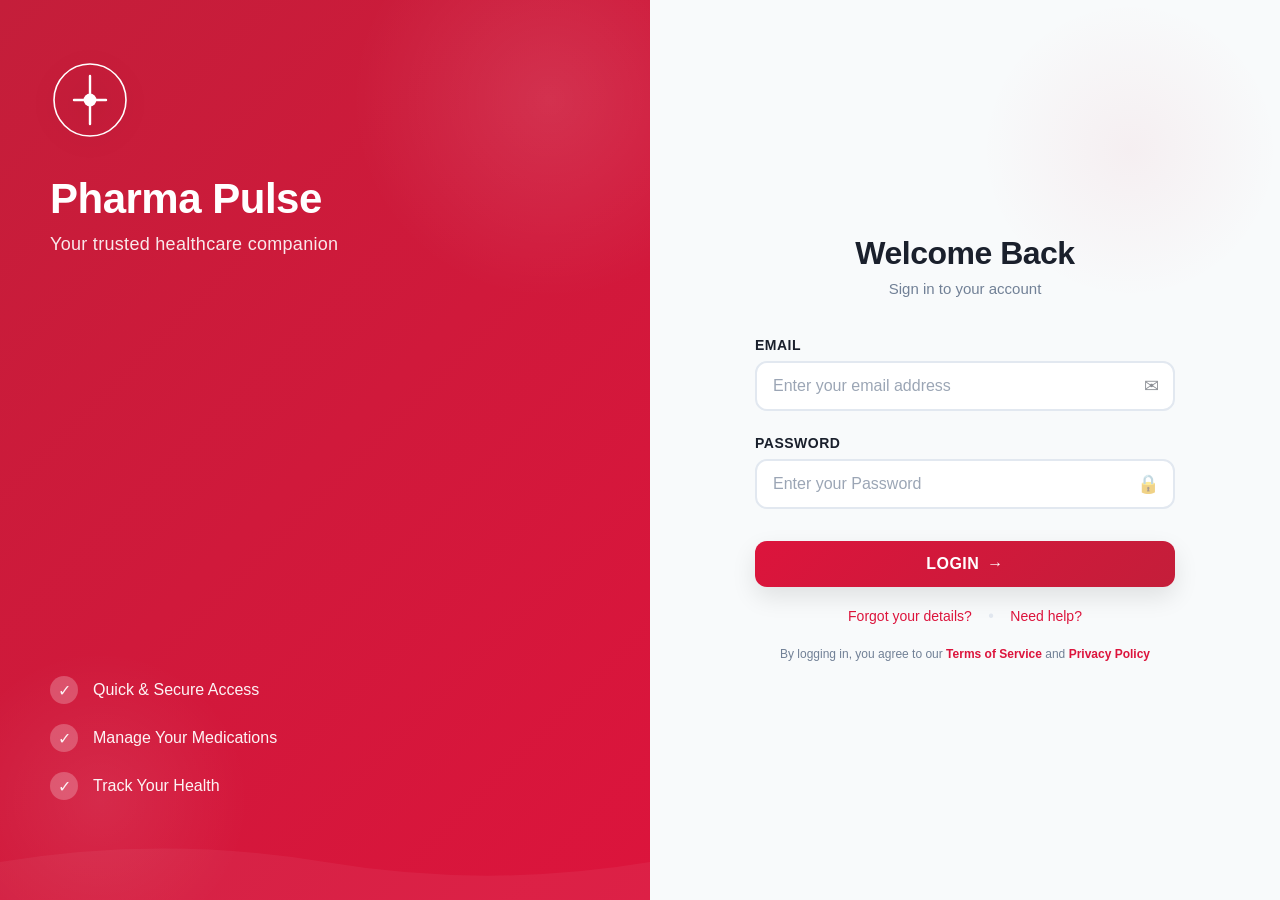
==== commit d0db1746: "ML and frontend changes" ====
--- a/frontend/admin.html
+++ b/frontend/admin.html
@@ -195,28 +195,28 @@
             <h2>Add/Edit Medicine</h2>
             <form id="medicineForm">
                 <div class="form-group">
-                    <label for="medicineName">Medicine Name</label>
-                    <input type="text" id="medicineName" required>
-                </div>
-                <div class="form-group">
-                    <label for="company">Company</label>
-                    <input type="text" id="company" required>
-                </div>
-                <div class="form-group">
-                    <label for="batch">Batch Number</label>
-                    <input type="text" id="batch" required>
-                </div>
-                <div class="form-group">
-                    <label for="stock">Stock Quantity</label>
-                    <input type="number" id="stock" required>
-                </div>
-                <div class="form-group">
-                    <label for="price">Price (₹)</label>
-                    <input type="number" id="price" step="0.01" required>
-                </div>
-                <div class="form-group">
-                    <label for="expiryDate">Expiry Date</label>
-                    <input type="date" id="expiryDate" required>
+                    <label for="medicineName">Medicine Name *</label>
+                    <input type="text" id="medicineName" placeholder="e.g., Paracetamol 500mg" required>
+                </div>
+                <div class="form-group">
+                    <label for="genericName">Generic Name</label>
+                    <input type="text" id="genericName" placeholder="e.g., Acetaminophen">
+                </div>
+                <div class="form-group">
+                    <label for="company">Brand/Company *</label>
+                    <input type="text" id="company" placeholder="e.g., Cipla" required>
+                </div>
+                <div class="form-group">
+                    <label for="category">Category</label>
+                    <input type="text" id="category" placeholder="e.g., Pain Relief">
+                </div>
+                <div class="form-group">
+                    <label for="purchasePrice">Purchase Price (₹) *</label>
+                    <input type="number" id="purchasePrice" step="0.01" placeholder="Wholesale price" required>
+                </div>
+                <div class="form-group">
+                    <label for="sellingPrice">Selling Price (₹) *</label>
+                    <input type="number" id="sellingPrice" step="0.01" placeholder="Retail price" required>
                 </div>
                 <button type="submit" class="btn btn-primary">Save Medicine</button>
             </form>
